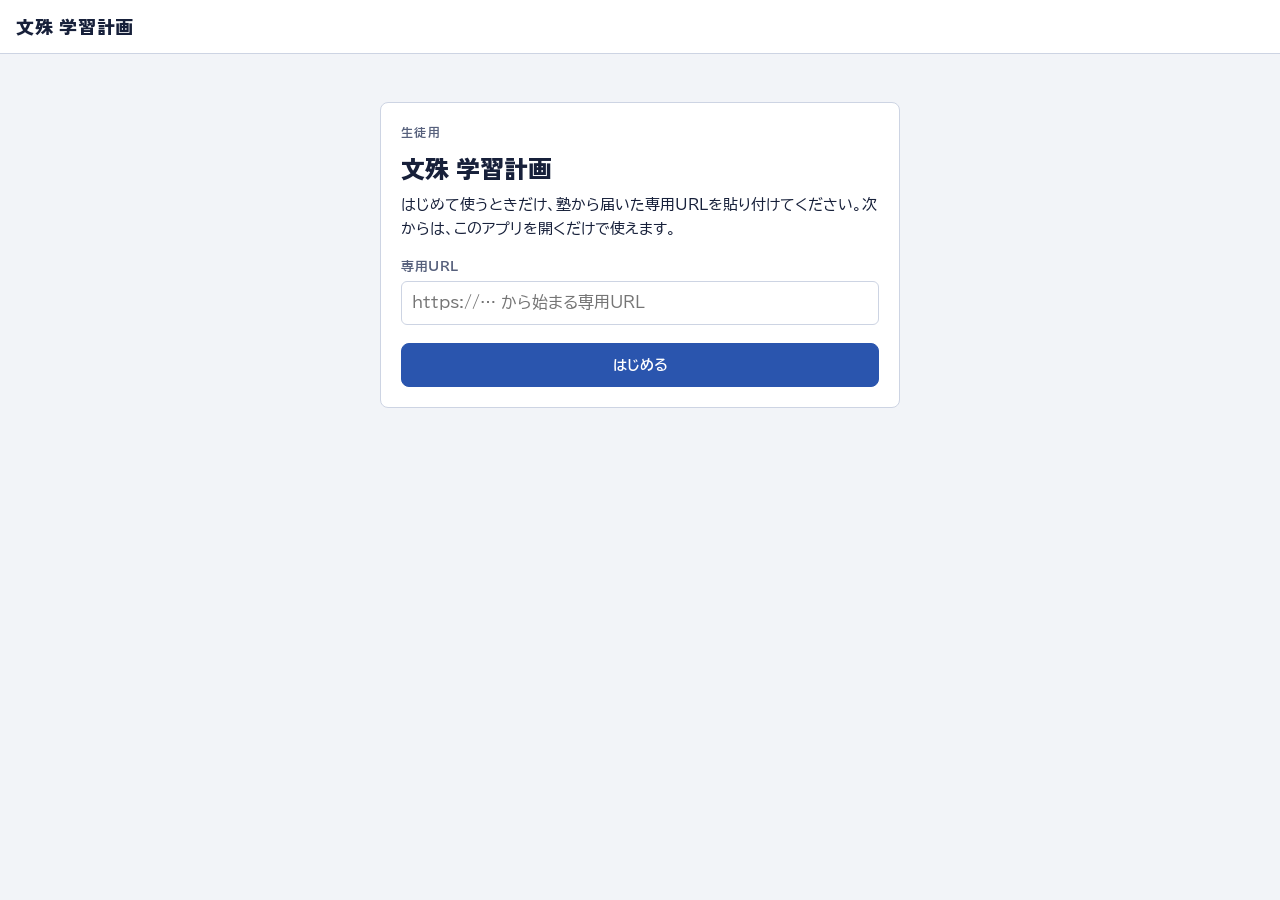
==== index.html @ 1fa53389 "Add files via upload" ====
<!DOCTYPE html>
<html lang="ja">
<head>
<meta charset="utf-8">
<meta name="viewport" content="width=device-width, initial-scale=1, viewport-fit=cover">
<title>文殊 学習計画</title>
<meta name="robots" content="noindex">
<meta name="theme-color" content="#2a55ae">
<link rel="manifest" href="manifest.webmanifest">
<link rel="icon" type="image/png" href="../icons/student-192.png">
<link rel="apple-touch-icon" href="../icons/student-180.png">
<meta name="apple-mobile-web-app-capable" content="yes">
<meta name="mobile-web-app-capable" content="yes">
<meta name="apple-mobile-web-app-title" content="学習計画">
<meta name="apple-mobile-web-app-status-bar-style" content="default">
<link rel="preconnect" href="https://fonts.googleapis.com">
<link rel="preconnect" href="https://fonts.gstatic.com" crossorigin>
<link rel="stylesheet" href="https://fonts.googleapis.com/css2?family=BIZ+UDPGothic:wght@400;700&family=Zen+Kaku+Gothic+New:wght@500;700;900&display=swap">
<link rel="stylesheet" href="../app.css">
</head>
<body>
<header class="appbar"><div class="wrap">
  <div class="brand">文殊 学習計画<small id="schoolName"></small></div>
  <div class="who" id="who"></div>
</div></header>
<div class="install-hint" id="installHint" hidden></div>
<main><div class="wrap" id="app"><div class="empty">読み込み中…</div></div></main>
<div class="modal" id="modal" hidden><div class="dialog" id="dialog" role="dialog" aria-modal="true"></div></div>
<div class="toast" id="toast" hidden></div>
<div class="busy" id="busy" hidden>保存中…</div>
<div id="pdfStage" aria-hidden="true"></div>
<script src="../config.js"></script>
<script>window.APP_KIND = "student";</script>
<script src="../app.js"></script>
</body>
</html>
---- app.css ----
:root{
  --bg:#f2f4f8; --surface:#ffffff; --sunk:#e9edf5; --ink:#17203a; --muted:#56607c; --line:#cdd4e3;
  --accent:#2a55ae; --accent-ink:#ffffff; --accent-weak:#e2e9f7; --head:#3a62b2; --head-ink:#ffffff; --head-sub:#d7e1f4; --head-sub-ink:#203a73;
  --note:#fff5d6; --note-ink:#463a10;
  --rest:#bf3e37; --rest-weak:#fbe3e0; --half:#9c640c; --half-weak:#fbefd4; --ok:#2a7748; --ok-weak:#def1e5;
  --f-display:"Zen Kaku Gothic New","Hiragino Kaku Gothic ProN","Yu Gothic",sans-serif;
  --f-body:"BIZ UDPGothic","Hiragino Kaku Gothic ProN","Yu Gothic","Meiryo",sans-serif;
  --r:8px; color-scheme:light;
}
@media (prefers-color-scheme: dark){:root{
  --bg:#10141d; --surface:#181e2b; --sunk:#1f2738; --ink:#e5e9f3; --muted:#98a2bb; --line:#313b51;
  --accent:#86a7f0; --accent-ink:#0c1324; --accent-weak:#223150; --head:#2c4887; --head-ink:#f2f5fc; --head-sub:#26365c; --head-sub-ink:#d4defa;
  --note:#2c2614; --note-ink:#f1e3b2;
  --rest:#f08b81; --rest-weak:#3b1f1e; --half:#e8b45c; --half-weak:#382c15; --ok:#6fc993; --ok-weak:#163024; color-scheme:dark;
}}
*{box-sizing:border-box}
[hidden]{display:none!important}
html,body{margin:0}
body{background:var(--bg);color:var(--ink);font-family:var(--f-body);font-size:15px;line-height:1.6}
button,select,input,textarea{font:inherit;color:inherit}
h1,h2,h3{font-family:var(--f-display);text-wrap:balance;margin:0;line-height:1.3}
.wrap{max-width:1320px;margin:0 auto;padding-left:max(16px,env(safe-area-inset-left,0px));padding-right:max(16px,env(safe-area-inset-right,0px))}
.appbar{background:var(--surface);border-bottom:1px solid var(--line)}
.appbar .wrap{display:flex;align-items:center;gap:12px;padding-block:12px;flex-wrap:wrap}
.brand{font-family:var(--f-display);font-weight:900;font-size:18px;letter-spacing:.04em}
.brand small{font-family:var(--f-body);font-weight:400;font-size:12px;color:var(--muted);margin-left:8px;letter-spacing:0}
.who{margin-left:auto;font-size:13px;color:var(--muted);display:flex;align-items:center;gap:8px}
.role{font-size:12px;padding:2px 10px;border-radius:999px;background:var(--accent-weak);color:var(--accent);font-weight:700}
main{padding-block:24px 64px}
.stack{display:flex;flex-direction:column;gap:24px}
.btn{display:inline-flex;align-items:center;gap:6px;border:1px solid var(--line);background:var(--surface);border-radius:var(--r);padding:7px 14px;cursor:pointer;font-weight:700;font-size:14px;text-decoration:none;color:var(--ink)}
.btn:hover{border-color:var(--accent);color:var(--accent)}
.btn.primary{background:var(--accent);color:var(--accent-ink);border-color:var(--accent)}
.btn.primary:hover{color:var(--accent-ink);filter:brightness(1.08)}
.btn.small{padding:4px 10px;font-size:13px}
.btn.ghost{border-color:transparent;background:transparent}
.btn:disabled{opacity:.5;cursor:not-allowed}
:focus-visible{outline:3px solid var(--accent);outline-offset:2px}
.linkbtn{background:none;border:0;padding:0;color:var(--accent);cursor:pointer;font-weight:700}
.muted{color:var(--muted)}
.eyebrow{font-size:12px;letter-spacing:.12em;color:var(--muted);font-weight:700}
.panel{background:var(--surface);border:1px solid var(--line);border-radius:var(--r);padding:20px}
.panel h2{font-size:18px;margin-bottom:12px}
.panel-head{display:flex;flex-wrap:wrap;gap:8px;align-items:center;margin-bottom:8px}
.panel-head h2{margin:0}
.panel-head .sp{flex:1}
.chip{display:inline-block;font-size:12px;font-weight:700;padding:1px 8px;border-radius:999px;white-space:nowrap}
.chip.rest{background:var(--rest-weak);color:var(--rest)}
.chip.half{background:var(--half-weak);color:var(--half)}
.chip.ok{background:var(--ok-weak);color:var(--ok)}
.chip.info{background:var(--accent-weak);color:var(--accent)}
.page-head{display:flex;flex-wrap:wrap;align-items:flex-end;gap:12px 24px}
.page-head h1{font-size:26px;font-weight:900}
.page-head .sp{flex:1}
.alerts{display:flex;flex-direction:column;gap:8px}
.alert{display:flex;flex-wrap:wrap;gap:6px 12px;align-items:center;padding:10px 14px;border-radius:var(--r);background:var(--rest-weak);color:var(--ink);border-left:4px solid var(--rest)}
.alert.soft{background:var(--half-weak);border-left-color:var(--half)}
.alert.good{background:var(--ok-weak);border-left-color:var(--ok)}
.alert .sp{flex:1}
.tbl{width:100%;min-width:660px;border-collapse:collapse;font-size:14px}
.tbl th{text-align:left;font-size:12px;color:var(--muted);font-weight:700;letter-spacing:.06em;padding:8px;border-bottom:1px solid var(--line)}
.tbl td{padding:10px 8px;border-bottom:1px solid var(--line);vertical-align:middle}
.tbl td:first-child{white-space:nowrap}
.tbl select{border:1px solid var(--line);border-radius:6px;padding:3px 6px;background:var(--surface)}
.scroll{overflow-x:auto}
.urlrow{display:grid;grid-template-columns:minmax(120px,220px) minmax(0,1fr) auto;gap:8px 12px;align-items:center;padding:8px 0;border-bottom:1px solid var(--line)}
.urlrow code{font-size:12px;background:var(--sunk);padding:4px 8px;border-radius:6px;overflow-wrap:anywhere;user-select:all;min-width:0}
.urlrow .acts{display:flex;gap:6px;flex-wrap:wrap;justify-content:flex-end}
.cards{display:grid;grid-template-columns:repeat(auto-fill,minmax(280px,1fr));gap:16px}
.card{background:var(--surface);border:1px solid var(--line);border-radius:var(--r);padding:16px;text-align:left;cursor:pointer;display:flex;flex-direction:column;gap:8px}
.card:hover{border-color:var(--accent)}
.card h3{font-size:18px}
.card ul{margin:0;padding:0;list-style:none;font-size:13.5px;display:flex;flex-direction:column;gap:2px}
.card li span{color:var(--muted);display:inline-block;min-width:3.5em}
.log{list-style:none;margin:0;padding:0;font-size:13.5px}
.log li{padding:6px 0;border-bottom:1px dashed var(--line);display:flex;gap:12px}
.log time{color:var(--muted);font-variant-numeric:tabular-nums;white-space:nowrap}
.plan-title{display:grid;grid-template-columns:minmax(0,auto) minmax(0,1fr);gap:12px;align-items:stretch}
.titlebox{border:2px solid var(--ink);padding:10px 20px;font-family:var(--f-display);font-weight:900;font-size:22px;display:flex;align-items:center;justify-content:center;text-align:center;background:var(--surface)}
.titlebox.goal{font-size:19px;font-weight:700}
.toolbar{display:flex;flex-wrap:wrap;gap:8px 12px;align-items:center}
.toolbar .period{font-family:var(--f-display);font-weight:700;font-size:18px;min-width:7.5em;text-align:center}
.toolbar .sp{flex:1}
.seg{display:inline-flex;border:1px solid var(--line);border-radius:var(--r);overflow:hidden}
.seg button{border:0;background:var(--surface);padding:6px 12px;cursor:pointer;font-weight:700;font-size:13px}
.seg button[aria-pressed="true"]{background:var(--accent);color:var(--accent-ink)}
.legend{display:flex;flex-wrap:wrap;gap:6px 16px;font-size:12.5px;color:var(--muted);align-items:center}
.legend i{display:inline-block;width:14px;height:14px;border-radius:3px;vertical-align:-2px;margin-right:4px;border:1px solid var(--line)}
.hint{font-size:13px;color:var(--muted);background:var(--accent-weak);border-radius:var(--r);padding:8px 12px}
.subject-label{display:inline-block;border:2px solid var(--ink);border-bottom:0;padding:4px 28px;font-family:var(--f-display);font-weight:900;font-size:18px;background:var(--surface)}
.subj-grid{display:grid;grid-template-columns:minmax(0,1fr) 300px;gap:20px;align-items:start}
.tablewrap{overflow-x:auto;border:2px solid var(--ink);background:var(--surface)}
table.plan{border-collapse:collapse;width:max-content;min-width:100%;font-size:14px;font-variant-numeric:tabular-nums}
table.plan th,table.plan td{border:1px solid var(--line);text-align:center;padding:6px 4px}
table.plan thead th{background:var(--head);color:var(--head-ink);font-family:var(--f-display);font-weight:700;border-color:var(--head);white-space:nowrap}
table.plan thead tr.wk th{background:var(--head-sub);color:var(--head-sub-ink);font-family:var(--f-body);font-weight:700;border-color:var(--line)}
table.plan thead tr.wk th small{display:block;font-weight:400;font-size:10.5px;opacity:.8;white-space:nowrap}
table.plan thead tr.st td{background:var(--surface);padding:3px;height:34px}
.c-cat{min-width:68px;width:68px}
.c-mat{min-width:220px;max-width:260px;text-align:left!important}
.c-amt{min-width:96px;font-size:12.5px;line-height:1.45}
td.c-cat{background:var(--sunk);font-weight:700}
td.c-mat{background:var(--sunk);padding:6px 10px!important}
td.c-amt{background:var(--sunk);color:var(--muted)}
.matname{font-weight:700;line-height:1.4}
.matmeta{display:flex;flex-wrap:wrap;gap:4px;margin-top:4px;align-items:center;font-size:12px;color:var(--muted)}
.matnote{font-size:12px;color:var(--muted)}
.matedit{display:flex;gap:10px;margin-top:4px;font-size:12px}
.prog{display:inline-block;width:56px;height:6px;border-radius:3px;background:var(--line);overflow:hidden;vertical-align:middle}
.prog b{display:block;height:100%;background:var(--ok)}
td.wkc{min-width:62px;height:44px;font-size:13.5px;position:relative;white-space:nowrap}
td.wkc.past{color:var(--muted)}
td.wkc.now,th.now{box-shadow:inset 0 0 0 2px var(--accent)}
td.wkc.restcol{background:repeating-linear-gradient(135deg,var(--rest-weak) 0 6px,transparent 6px 12px)}
td.wkc.halfcol{background:var(--half-weak)}
td.wkc.late{background:var(--rest-weak);color:var(--rest);font-weight:700}
td.wkc.packed{font-weight:700;color:var(--accent)}
td.wkc.dl::after{content:"";position:absolute;top:0;bottom:0;right:-1px;border-right:3px solid var(--rest)}
td.wkc .short{display:block;font-size:10.5px;color:var(--rest);font-weight:700;white-space:nowrap}
td.wkc .done{display:block;font-size:10.5px;color:var(--ok);font-weight:700}
.cellbtn{all:unset;display:block;width:100%;min-height:30px;cursor:pointer;border-radius:4px;text-align:center}
.cellbtn:hover{background:var(--accent-weak)}
.cellbtn:focus-visible{outline:3px solid var(--accent)}
.stbtn{all:unset;display:flex;flex-direction:column;align-items:center;justify-content:center;width:100%;min-height:28px;cursor:pointer;border-radius:4px;font-size:11px;color:var(--muted);line-height:1.25}
.stbtn:hover{background:var(--accent-weak)}
.stbtn:focus-visible{outline:3px solid var(--accent)}
.stcell{display:flex;flex-direction:column;align-items:center;font-size:10.5px;line-height:1.25;color:var(--muted)}
.mode{display:inline-flex;border:1px solid var(--line);border-radius:6px;overflow:hidden;margin-top:4px}
.mode button{border:0;background:var(--surface);padding:1px 8px;font-size:11.5px;cursor:pointer}
.mode button[aria-pressed="true"]{background:var(--accent);color:var(--accent-ink);font-weight:700}
.notebox{background:var(--note);border:2px solid var(--ink);color:var(--note-ink)}
.notebox h3{font-size:16px;padding:6px 12px;border-bottom:2px solid var(--ink);background:var(--surface);color:var(--ink)}
.notebox p{margin:0;padding:10px 12px;font-size:14px;white-space:pre-wrap}
.notebox .ed{padding:0 12px 10px}
.addrow{margin-top:8px}
.modal{position:fixed;inset:0;z-index:50;display:flex;align-items:center;justify-content:center;padding:16px;background:rgb(10 14 25 / .55)}
.dialog{background:var(--surface);color:var(--ink);border-radius:12px;max-width:560px;width:100%;max-height:calc(100% - 32px);overflow:auto;padding:22px;border:1px solid var(--line)}
.dialog h2{font-size:20px;margin-bottom:4px}
.dialog .sub{color:var(--muted);font-size:13px;margin-bottom:16px}
.field{display:flex;flex-direction:column;gap:4px;margin-bottom:14px}
.field label,.field .lab{font-size:12.5px;font-weight:700;color:var(--muted);letter-spacing:.04em}
.field input,.field select,.field textarea{border:1px solid var(--line);border-radius:6px;padding:8px 10px;background:var(--surface);color:var(--ink)}
.field textarea{min-height:140px;resize:vertical}
.field small{color:var(--muted);font-size:12px}
.grid2{display:grid;grid-template-columns:1fr 1fr;gap:0 12px}
.choices{display:grid;grid-template-columns:repeat(3,1fr);gap:8px}
.choice{border:2px solid var(--line);border-radius:var(--r);padding:10px;cursor:pointer;text-align:center;background:var(--surface)}
.choice b{display:block;font-size:15px}
.choice small{color:var(--muted);font-size:11.5px}
.choice[aria-pressed="true"]{border-color:var(--accent);background:var(--accent-weak)}
.countrow{display:flex;flex-wrap:wrap;gap:8px}
.countrow button{min-width:56px}
.countrow button[aria-pressed="true"]{background:var(--accent);color:var(--accent-ink);border-color:var(--accent)}
.preview{background:var(--sunk);border-radius:var(--r);padding:10px 12px;font-size:13.5px;margin-bottom:14px}
.preview ul{margin:4px 0 0;padding-left:18px}
.actions{display:flex;flex-wrap:wrap;gap:8px;justify-content:flex-end;margin-top:8px}
.actions .sp{flex:1}
.err{color:var(--rest);font-weight:700;font-size:13px;margin:0 0 8px}
.decide{border:1px solid var(--line);border-radius:var(--r);padding:12px;margin-bottom:10px}
.decide p{margin:0 0 8px;font-size:14px}
.decide .row{display:flex;flex-wrap:wrap;gap:8px}
.toast{position:fixed;left:50%;transform:translateX(-50%);bottom:calc(20px + env(safe-area-inset-bottom,0px));z-index:60;background:var(--ink);color:var(--bg);padding:10px 18px;border-radius:999px;font-size:14px;max-width:calc(100% - 32px)}
.busy{position:fixed;top:12px;right:12px;z-index:70;background:var(--accent);color:var(--accent-ink);padding:6px 14px;border-radius:999px;font-size:13px;font-weight:700}
.empty{padding:28px;text-align:center;color:var(--muted);border:1px dashed var(--line);border-radius:var(--r)}
.inline-form{display:flex;flex-wrap:wrap;gap:8px;margin-top:12px}
.inline-form input{border:1px solid var(--line);border-radius:6px;padding:6px 10px;background:var(--surface);min-width:0;flex:1 1 180px}
#pdfStage{position:absolute;left:-40000px;top:0;width:1560px}
.print-sheet{
  --bg:#ffffff; --surface:#ffffff; --sunk:#e9edf5; --ink:#111827; --muted:#4b5563; --line:#b8c2d6;
  --accent:#2a55ae; --accent-ink:#ffffff; --accent-weak:#e2e9f7; --head:#4472c4; --head-ink:#ffffff; --head-sub:#d9e1f2; --head-sub-ink:#1f3a75;
  --note:#fff2cc; --note-ink:#3a300c; --rest:#b4322c; --rest-weak:#fbe3e0; --half:#94600b; --half-weak:#fbefd4; --ok:#256b40; --ok-weak:#def1e5;
  background:#ffffff;color:#111827;padding:32px 36px;width:1560px;font-family:var(--f-body);display:flex;flex-direction:column;gap:22px;color-scheme:light
}
.print-sheet .plan-title{grid-template-columns:480px 1fr}
.print-sheet .subj-grid{grid-template-columns:minmax(0,1fr) 340px}
.print-sheet .tablewrap{overflow:visible}
.print-sheet table.plan{width:100%}
.print-sheet td.wkc{min-width:0}
.print-foot{display:flex;justify-content:space-between;font-size:13px;color:#4b5563;border-top:1px solid #b8c2d6;padding-top:8px}
@media (max-width:860px){
  .subj-grid{grid-template-columns:minmax(0,1fr)}
  .plan-title{grid-template-columns:minmax(0,1fr)}
  .titlebox{font-size:19px}.titlebox.goal{font-size:16px}
}
@media (max-width:640px){
  table.plan .c-cat,table.plan .c-amt{display:none}
  td.c-mat,th.c-mat{position:sticky;left:0;z-index:2}
  .c-mat{min-width:150px}
  .grid2{grid-template-columns:1fr}
  .choices{grid-template-columns:1fr}
  .urlrow{grid-template-columns:minmax(0,1fr) auto}
  .urlrow code{grid-column:1 / -1;grid-row:2}
  .page-head h1{font-size:22px}
}
@media (prefers-reduced-motion:reduce){*{transition:none!important;animation:none!important}}

/* ---------- app shell additions ---------- */
html{-webkit-text-size-adjust:100%}
body{padding-bottom:env(safe-area-inset-bottom,0px)}
.appbar{position:sticky;top:0;z-index:20;padding-top:env(safe-area-inset-top,0px)}
.iconbtn{border:1px solid var(--line);background:var(--surface);border-radius:999px;width:34px;height:34px;display:inline-flex;align-items:center;justify-content:center;cursor:pointer;font-size:18px;line-height:1;color:var(--ink)}
.iconbtn:hover{border-color:var(--accent);color:var(--accent)}
.install-hint{background:var(--accent-weak);color:var(--ink);font-size:13.5px}
.install-hint .wrap{display:flex;flex-wrap:wrap;gap:6px 14px;align-items:center;padding-block:8px}
.login{max-width:520px;margin:24px auto 0;display:flex;flex-direction:column;gap:10px}
.login h1{font-size:24px;font-weight:900}
.login p{margin:0}
.login form{display:flex;flex-direction:column;gap:4px;margin-top:6px}
.login .field input{font-size:16px}
.menu-list{display:flex;flex-direction:column;gap:8px}
.menu-list .btn{justify-content:center;padding-block:10px}
.todo{background:var(--surface);border:2px solid var(--accent);border-radius:var(--r);padding:14px 16px}
.todo-head{display:flex;flex-wrap:wrap;gap:4px 12px;align-items:baseline;margin-bottom:8px}
.todo-head h2{font-size:18px}
.todo ul{list-style:none;margin:0;padding:0;display:flex;flex-direction:column}
.todo li{display:grid;grid-template-columns:3.2em minmax(0,1fr) auto;gap:10px;align-items:baseline;padding:8px 0;border-top:1px solid var(--line)}
.todo li:first-child{border-top:0}
.todo-sub{font-size:12.5px;font-weight:700;color:var(--accent)}
.todo-mat{min-width:0}
.todo-amt{font-family:var(--f-display);font-size:16px;white-space:nowrap;font-variant-numeric:tabular-nums}
.field input,.field select,.field textarea{font-size:16px}
.login .btn{justify-content:center;padding-block:10px}
@media (max-width:640px){
  .appbar .wrap{flex-wrap:nowrap;padding-block:8px}
  .brand{font-size:16px;white-space:nowrap;overflow:hidden;text-overflow:ellipsis;min-width:0}
  .brand small{display:none}
  .who{gap:6px;white-space:nowrap}
}
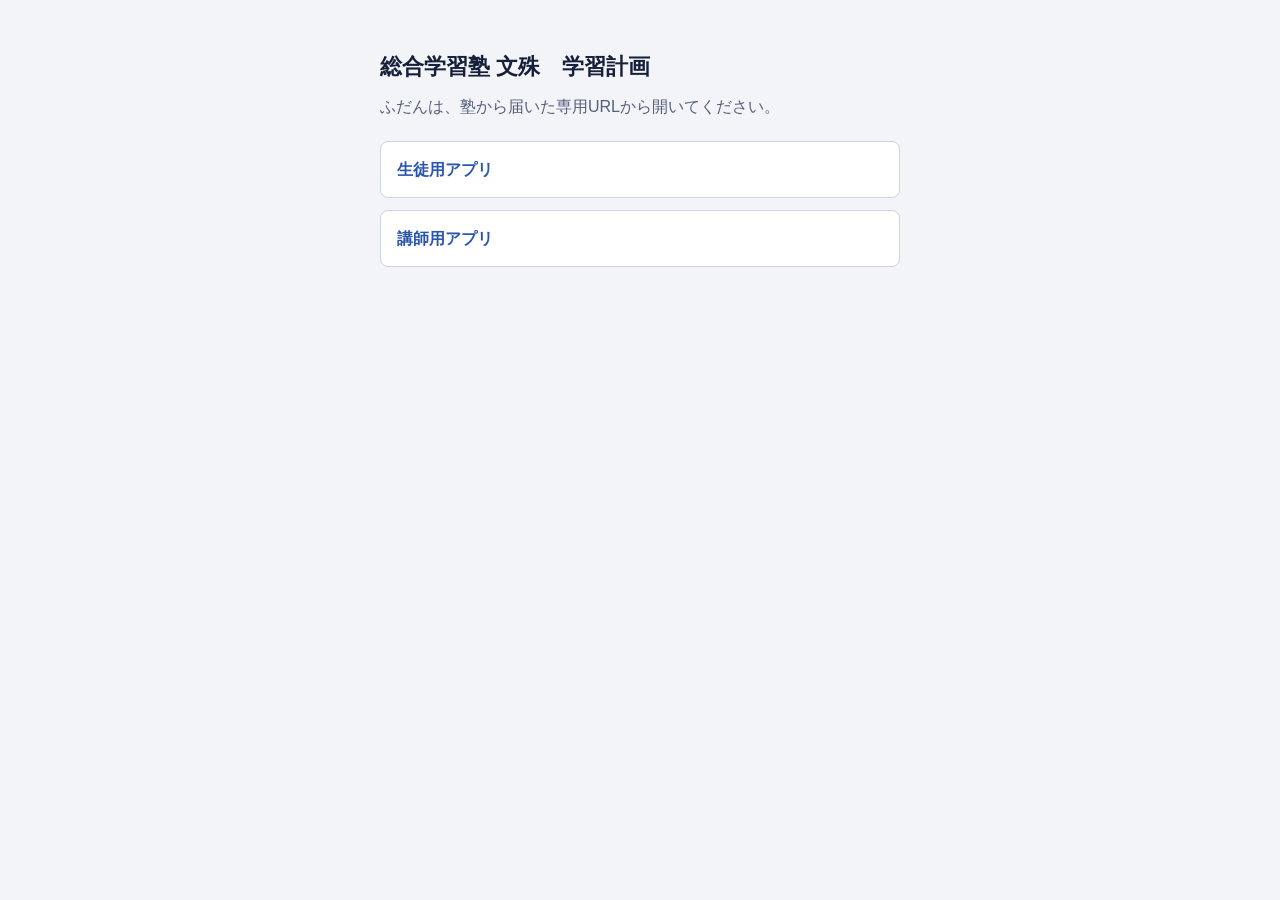
==== commit cd8f8039: "Add files via upload" ====
--- a/index.html
+++ b/index.html
@@ -2,35 +2,24 @@
 <html lang="ja">
 <head>
 <meta charset="utf-8">
-<meta name="viewport" content="width=device-width, initial-scale=1, viewport-fit=cover">
+<meta name="viewport" content="width=device-width, initial-scale=1">
+<meta name="robots" content="noindex">
 <title>文殊 学習計画</title>
-<meta name="robots" content="noindex">
-<meta name="theme-color" content="#2a55ae">
-<link rel="manifest" href="manifest.webmanifest">
-<link rel="icon" type="image/png" href="../icons/student-192.png">
-<link rel="apple-touch-icon" href="../icons/student-180.png">
-<meta name="apple-mobile-web-app-capable" content="yes">
-<meta name="mobile-web-app-capable" content="yes">
-<meta name="apple-mobile-web-app-title" content="学習計画">
-<meta name="apple-mobile-web-app-status-bar-style" content="default">
-<link rel="preconnect" href="https://fonts.googleapis.com">
-<link rel="preconnect" href="https://fonts.gstatic.com" crossorigin>
-<link rel="stylesheet" href="https://fonts.googleapis.com/css2?family=BIZ+UDPGothic:wght@400;700&family=Zen+Kaku+Gothic+New:wght@500;700;900&display=swap">
-<link rel="stylesheet" href="../app.css">
+<style>
+body{margin:0;font-family:"Hiragino Kaku Gothic ProN","Yu Gothic","Meiryo",sans-serif;background:#f2f4f8;color:#17203a;line-height:1.7}
+main{max-width:520px;margin:0 auto;padding:48px 16px}
+h1{font-size:22px;margin:0 0 8px}
+p{margin:0 0 20px;color:#56607c}
+a{display:block;padding:14px 16px;margin-bottom:12px;border-radius:8px;background:#fff;border:1px solid #cdd4e3;color:#2a55ae;font-weight:700;text-decoration:none}
+@media (prefers-color-scheme:dark){body{background:#10141d;color:#e5e9f3}p{color:#98a2bb}a{background:#181e2b;border-color:#313b51;color:#86a7f0}}
+</style>
 </head>
 <body>
-<header class="appbar"><div class="wrap">
-  <div class="brand">文殊 学習計画<small id="schoolName"></small></div>
-  <div class="who" id="who"></div>
-</div></header>
-<div class="install-hint" id="installHint" hidden></div>
-<main><div class="wrap" id="app"><div class="empty">読み込み中…</div></div></main>
-<div class="modal" id="modal" hidden><div class="dialog" id="dialog" role="dialog" aria-modal="true"></div></div>
-<div class="toast" id="toast" hidden></div>
-<div class="busy" id="busy" hidden>保存中…</div>
-<div id="pdfStage" aria-hidden="true"></div>
-<script src="../config.js"></script>
-<script>window.APP_KIND = "student";</script>
-<script src="../app.js"></script>
+<main>
+<h1>総合学習塾 文殊　学習計画</h1>
+<p>ふだんは、塾から届いた専用URLから開いてください。</p>
+<a href="student.html">生徒用アプリ</a>
+<a href="teacher.html">講師用アプリ</a>
+</main>
 </body>
 </html>
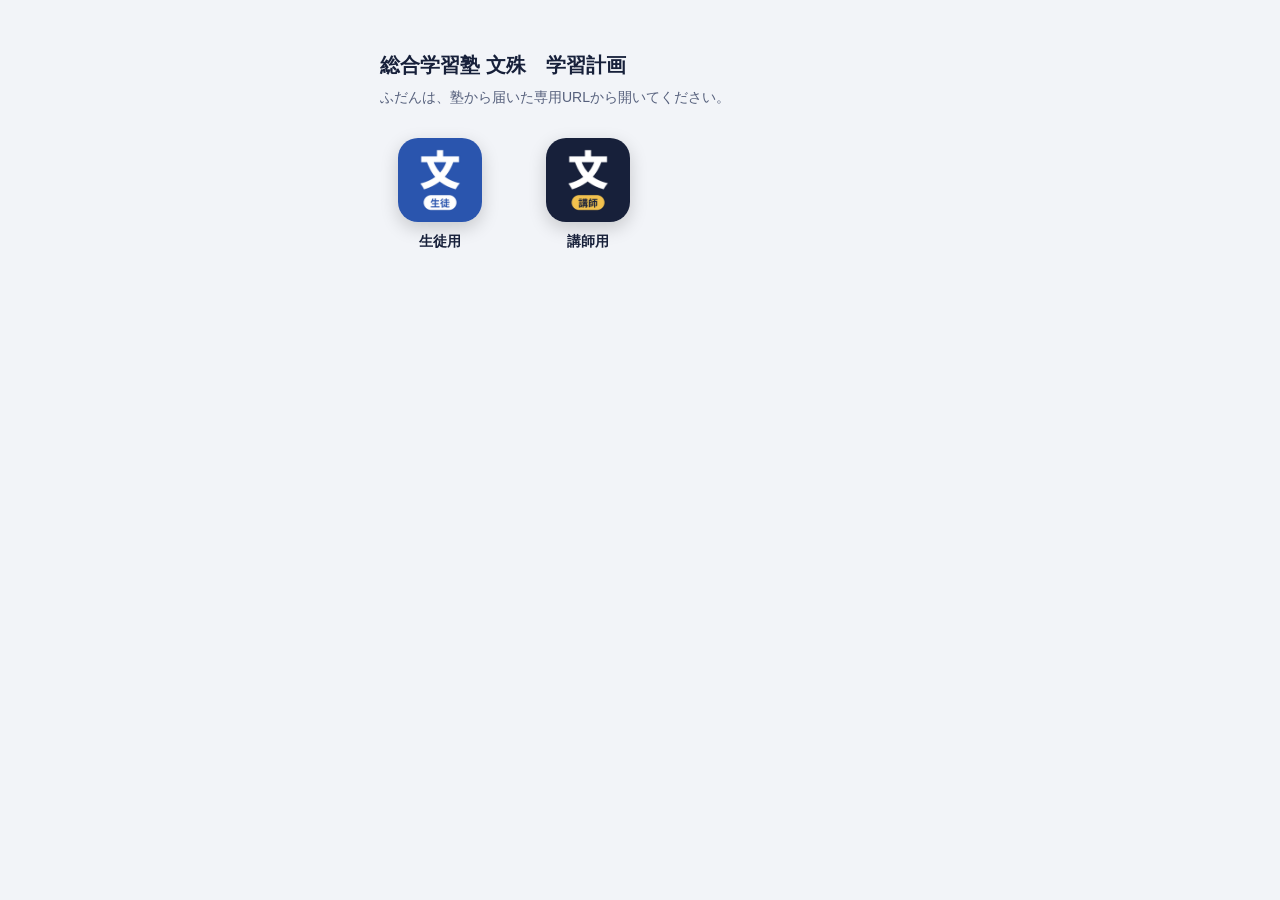
==== commit 062ceac4: "Add files via upload" ====
--- a/index.html
+++ b/index.html
@@ -5,21 +5,26 @@
 <meta name="viewport" content="width=device-width, initial-scale=1">
 <meta name="robots" content="noindex">
 <title>文殊 学習計画</title>
+<link rel="icon" type="image/png" href="teacher-192.png">
 <style>
 body{margin:0;font-family:"Hiragino Kaku Gothic ProN","Yu Gothic","Meiryo",sans-serif;background:#f2f4f8;color:#17203a;line-height:1.7}
 main{max-width:520px;margin:0 auto;padding:48px 16px}
-h1{font-size:22px;margin:0 0 8px}
-p{margin:0 0 20px;color:#56607c}
-a{display:block;padding:14px 16px;margin-bottom:12px;border-radius:8px;background:#fff;border:1px solid #cdd4e3;color:#2a55ae;font-weight:700;text-decoration:none}
-@media (prefers-color-scheme:dark){body{background:#10141d;color:#e5e9f3}p{color:#98a2bb}a{background:#181e2b;border-color:#313b51;color:#86a7f0}}
+h1{font-size:20px;margin:0 0 4px}
+p{margin:0 0 28px;color:#56607c;font-size:14px}
+.apps{display:grid;grid-template-columns:repeat(2,minmax(0,120px));gap:28px}
+a{display:flex;flex-direction:column;align-items:center;gap:8px;text-decoration:none;color:inherit;font-size:14px;font-weight:700}
+a img{width:84px;height:84px;border-radius:20px;box-shadow:0 6px 18px rgb(0 0 0 / .18)}
+@media (prefers-color-scheme:dark){body{background:#10141d;color:#e5e9f3}p{color:#98a2bb}}
 </style>
 </head>
 <body>
 <main>
 <h1>総合学習塾 文殊　学習計画</h1>
 <p>ふだんは、塾から届いた専用URLから開いてください。</p>
-<a href="student.html">生徒用アプリ</a>
-<a href="teacher.html">講師用アプリ</a>
+<div class="apps">
+<a href="student.html"><img src="student-192.png" alt="">生徒用</a>
+<a href="teacher.html"><img src="teacher-192.png" alt="">講師用</a>
+</div>
 </main>
 </body>
 </html>
